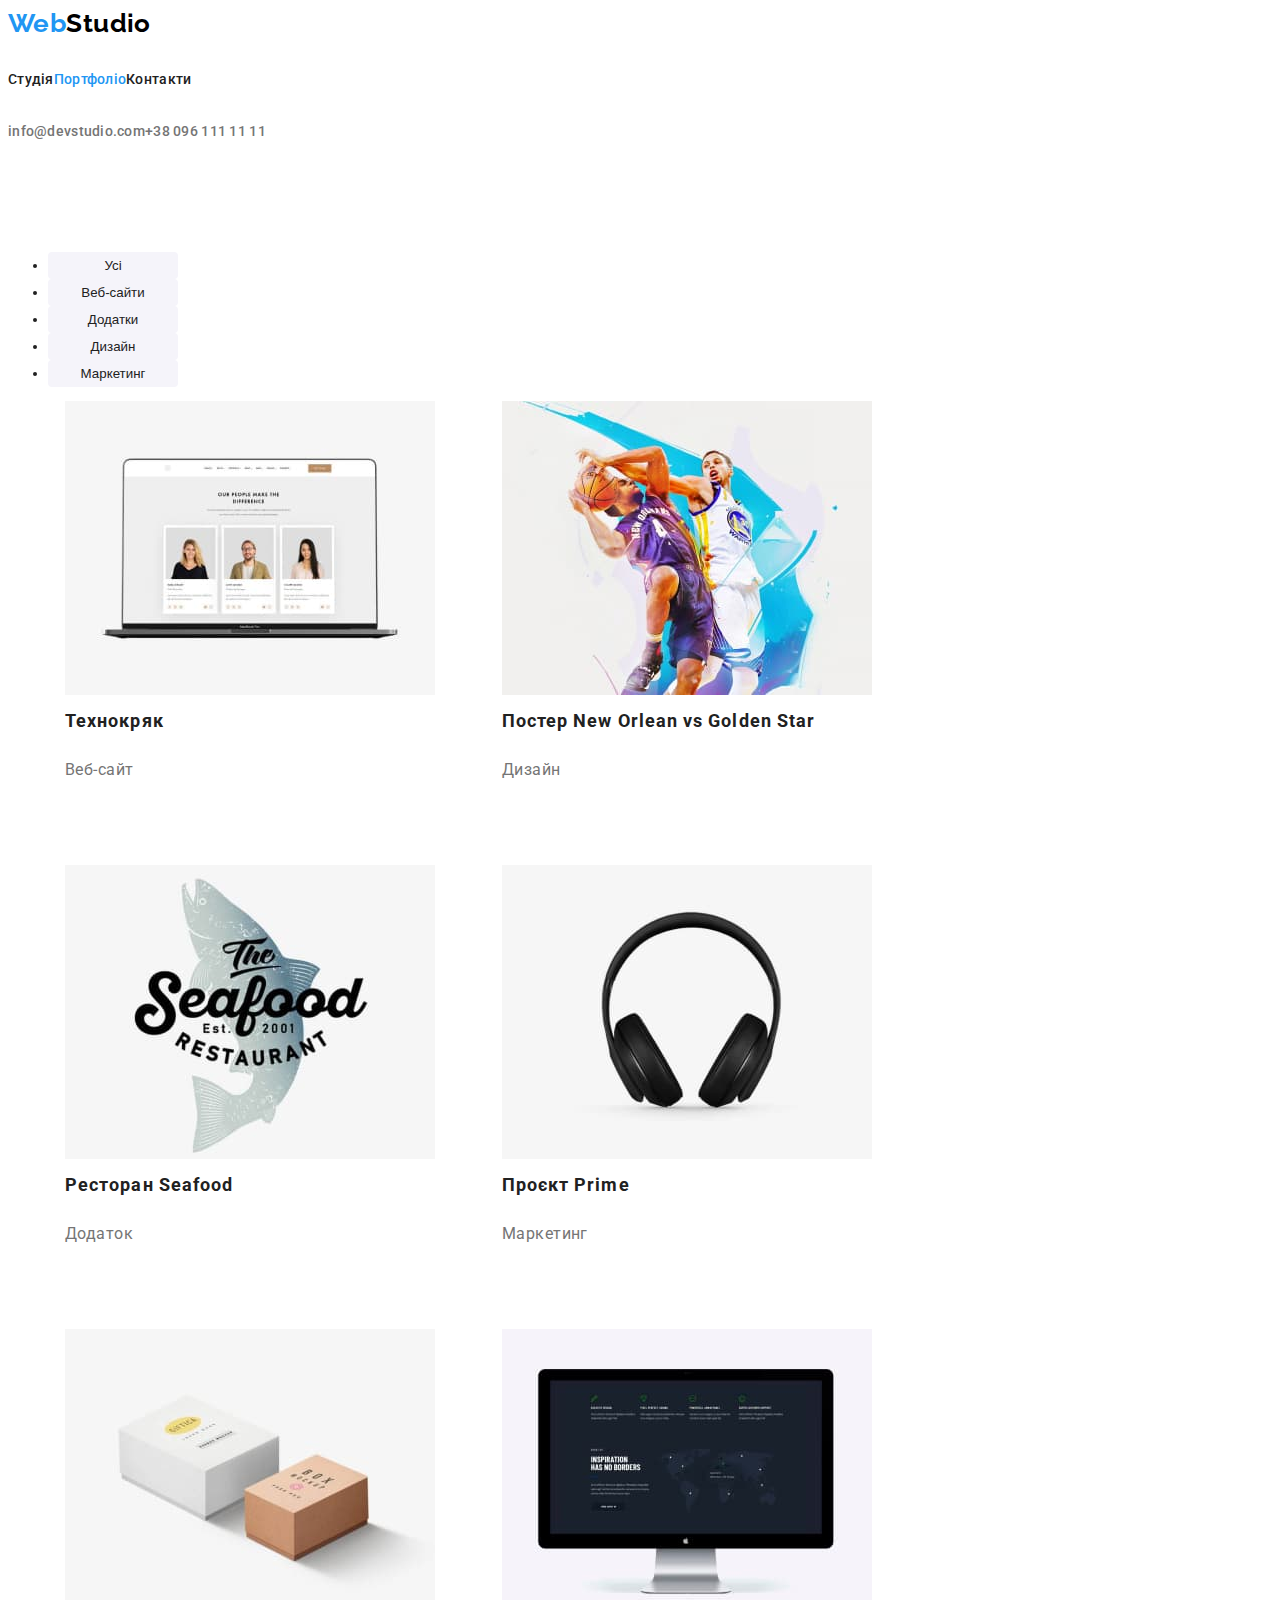
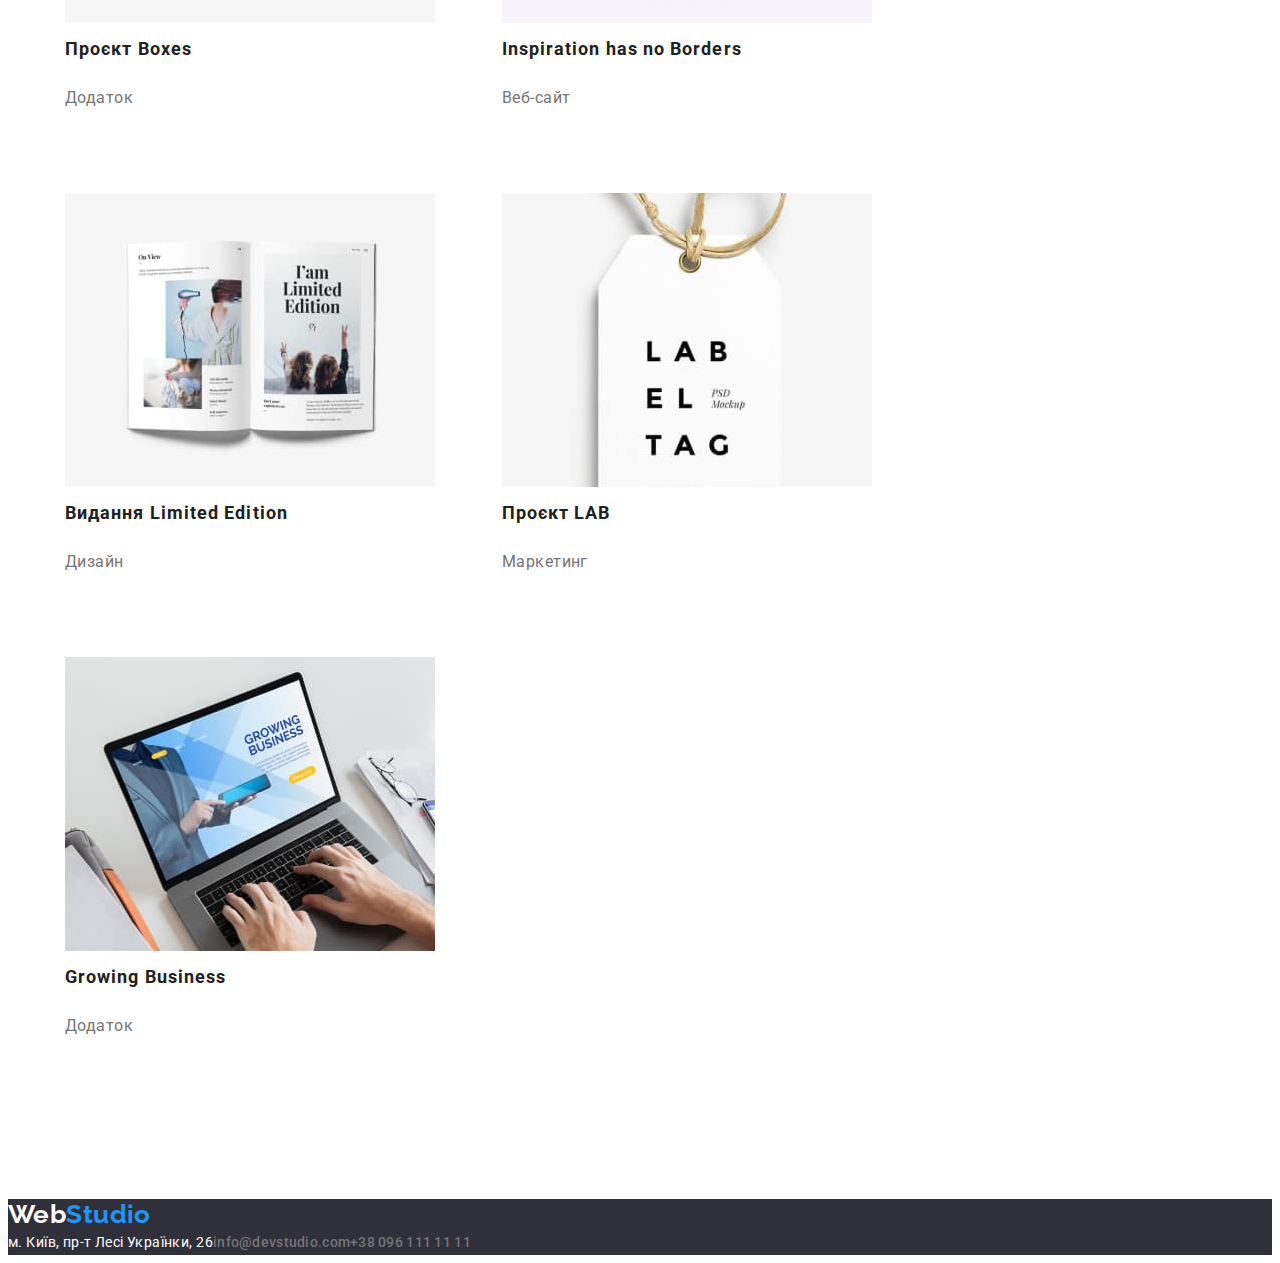
==== portfolio.html @ 6261c7ca "зміни" ====
<!DOCTYPE html>
<html lang="uk">
<head>
    <meta charset="UTF-8">
    <meta http-equiv="X-UA-Compatible" content="IE=edge">
    <meta name="viewport" content="width=device-width, initial-scale=1.0">
    <title>Document</title>
    <link rel="preconnect" href="https://fonts.googleapis.com">
    <link rel="preconnect" href="https://fonts.gstatic.com" crossorigin>
    <link href="https://fonts.googleapis.com/css2?family=Raleway:wght@700&family=Roboto:wght@400;500;700;900&display=swap"
        rel="stylesheet">
    <link rel="stylesheet" href="https://cdnjs.cloudflare.com/ajax/libs/modern-normalize/1.1.0/modern-normalize.min.css"
        integrity="sha512-wpPYUAdjBVSE4KJnH1VR1HeZfpl1ub8YT/NKx4PuQ5NmX2tKuGu6U/JRp5y+Y8XG2tV+wKQpNHVUX03MfMFn9Q=="
        crossorigin="anonymous" referrerpolicy="no-referrer">
    <link rel="stylesheet" href="./css/styles.css">
</head>
<body class="page-portfolio">
    <header>
        <nav>
            <a href="./index.html" class="logo"><span class="web">Web</span>Studio</a>
            <ul class="site-nav list">
                <li><a href="./index.html" class="nav-link">Студія</a></li>
                <li><a href="./portfolio.html" class="nav-link current">Портфоліо</a></li>
                <li><a href="#" class="nav-link">Контакти</a></li>
            </ul>
        </nav>
        <ul class="list">
            <li>
                <a class="header-mail" href="mailto:info@devstudio.com">info@devstudio.com</a>
            </li>
            <li>
                <a class="header-contact" href="tel:+380961111111">+38 096 111 11 11</a>
            </li>
        </ul>
    
    </header>
    <main>
        <section class="section">
            <h1 class="section-title">Портфоліо</h1>
        
                 <ul>
                    <li><button class="button-filter" type="button">Усі</button></li>
                    <li><button class="button-filter" type="button">Веб-сайти</button></li>
                    <li><button class="button-filter" type="button">Додатки</button></li>
                    <li><button class="button-filter" type="button">Дизайн</button></li>
                    <li><button class="button-filter" type="button">Маркетинг</button></li>
                 </ul>
                 
               <div class="project-container">
                 <ul class="project">
                    <li class="project-element">
                         <a href="#" class="project-link">
                         <img src="./images/imgp1.jpg" alt="сторінка сайту на ноутбуці" width="370" height="294"> 
                         <h2 class="project-title">Технокряк</h2>
                         <p class="project-text">Веб-сайт</p>
                         </a>
                    </li>
                    <li class="project-element">
                         <a href="#" class="project-link">
                         <img src="./images/imgp2.jpg" alt="двоє грають у баскетбол" width="370" height="294">
                         <h2 class="project-title">Постер New Orlean vs Golden Star</h2>
                         <p class="project-text">Дизайн</p>
                         </a>
                    </li>
                    <li class="project-element">
                         <a href="#" class="project-link">
                         <img src="./images/imgp3.jpg" alt="риба з надписом" width="370" height="294" >
                         <h2 class="project-title">Ресторан Seafood</h2>
                         <p class="project-text">Додаток</p>
                         </a>
                    </li>
                    <li class="project-element">
                         <a href="#" class="project-link">
                         <img src="./images/imgp4.jpg" alt="навушники" width="370" height="294">
                          <h2 class="project-title">Проєкт Prime</h2>
                         <p class="project-text">Маркетинг</p>
                         </a>
                    </li>
                    <li class="project-element">
                         <a href="#" class="project-link">
                         <img src="./images/imgp5.jpg" alt="дві коробки з надписом" width="370" height="294">
                         <h2 class="project-title">Проєкт Boxes</h2>
                         <p class="project-text">Додаток</p>
                         </a>
                    </li>
                    <li class="project-element">
                         <a href="#" class="project-link">
                         <img src="./images/imgp6.jpg" alt="сайт з мапою світу" width="370" height="294">
                         <h2 class="project-title">Inspiration has no Borders</h2>
                         <p class="project-text">Веб-сайт</p>
                         </a>
                    </li>
                    <li class="project-element">
                         <a href="#" class="project-link">
                         <img src="./images/imgp7.jpg" alt="сторінка журналу з зображенням дівчат" width="370" height="294">
                         <h2 class="project-title">Видання Limited Edition</h2>
                         <p class="project-text">Дизайн</p>
                         </a>
                    </li>
                    <li class="project-element">
                         <a href="#" class="project-link">
                         <img src="./images/imgp8.jpg" alt="бірка з текстом" width="370" height="294">
                         <h2 class="project-title">Проєкт LAB</h2>
                         <p class="project-text">Маркетинг</p>
                         </a>
                    </li>
                    <li class="project-element">
                         <a href="#" class="project-link">
                          <img src="./images/imgp9.jpg" alt="сайт на якому мужчина з планшетом" width="370" height="294">
                          <h2 class="project-title">Growing Business</h2>
                          <p class="project-text">Додаток</p>
                         </a>
                    </li>
                 </ul>
                </div>
        </section>
    </main>


    <footer>
    
        <a href="./index.html" class="footer-logo"><span class="footer-web">Web</span>Studio</a>
        <address>
            <ul class="list">
                <li>
                    <a class="footer-location" href="https://goo.gl/maps/7Pt5SD2hVirgwxjC6" target="_blank" rel="noopener noreferrer">м. Київ, пр-т
                        Лесі Українки, 26</a>
                </li>
                <li>
                    <a class="footer-mail" href="mailto:info@devstudio.com">info@devstudio.com</a>
                </li>
                <li>
                    <a class="footer-contact" href="tel:+380961111111">+38 096 111 11 11</a>
                </li>
            </ul>
    
        </address>
    
    </footer>
    
</body>
</html>
---- css/styles.css ----
:root{
    --primary-text-color: #212121;
    --title-text-color:#757575;
    --accent-color:#2196F3;
    --primery-white-color:#fff;
    --secondary-bd-color: #F5F4FA;
    --footer-color: #2F303A;

}

.page{
    letter-spacing: 0.03em;
    font-size: 14px;
    line-height: 1.71;
    color: var(--primery-white-color);
    color: var(--primary-text-color);
    color: var(--title-text-color);
    font-family: 'Roboto', sans-serif;
}

h1,
h2,
h3{
    margin: 0;
}

.list{
    list-style: none;
    padding: 0;
    margin: 0;
}
.container{
    margin-left: auto;
    margin-right: auto;
    width: 1230px;
    padding-left: 15px;
    padding-right: 15px;
    border: 1px  
}
.main-nav{
    display: flex;
    align-items: center;
}
.page-header .container{
    display: flex;
}
.logo{

    font-family: 'Raleway', sans-serif;
    font-weight: 700;
    font-size: 26px;
    line-height: 1.19;
    text-decoration: none;
    color: #000000;
}

.web{
    font-family: 'Raleway', sans-serif;
    font-weight: 700;
    font-size: 26px;
    line-height: 1.19;
    text-decoration: none;
    color: var(--accent-color);
}

.nav-link{
    padding-top: 32px;
    padding-bottom: 32px;
    display: block;

    color: var(--primary-text-color);
    font-weight: 500;
    line-height: 1.14;
    letter-spacing: 0.02em;
    text-decoration: none;
    align-items: center;
   
    
}
.nav-link:hover,
.nav-link:focus{
    color: var(--accent-color);
}
.site-nav{
    display: flex;
    list-style: none;
    margin-left: 93px;
}
.site-nav .item{
    margin-right: 40px;
}
.site-nav .item:last-child{
    margin-right: 0;
}
.list{
    display: flex;
    margin-left: auto;
}
.list .item + .item{
    margin-left: 30px;

}
.current{
    color: var(--accent-color);
}

.header-mail{
    padding-top: 32px;
    padding-bottom: 32px;
    font-weight: 500;
    line-height: 1.14;
    letter-spacing: 0.02em;
    text-decoration: none;
    color: var(--title-text-color);
}
.header-mail:hover, 
.header-mail:focus{
    color: var(--accent-color);
}
.header-contact{
    padding-top: 32px;
    padding-bottom: 32px;
    font-weight: 500;
    line-height: 1.14;
    letter-spacing: 0.02em;
    text-decoration: none;
    color: var(--title-text-color);
}
.header-contact:hover,
.header-contact:focus {
    color: var(--accent-color);
}
.hero{
    background-color: var(--footer-color);
    text-align: center;
    width: 1600px;
    height: 600px;
}
.hero-title{
    margin: 0 auto;
    margin-bottom: 30px;
    font-weight: 900;
    font-size: 44px;
    line-height: 1.36;
    width: 696px;
    text-align: center;
    letter-spacing: 0.06em;
    text-transform: uppercase;
    color: var(--primery-white-color);
}
.button {
    font-family: inherit;
    padding: 10px 32px;
    min-width: 216px;
    height: 50px;
    border: transparent;
    border-radius: 4px;
    box-shadow: 0px 4px 4px rgba(0, 0, 0, 0.15);
    color: var(--primery-white-color);
    background-color: var(--accent-color);
    border-color: var(--accent-color);
    cursor: pointer;
    font-weight: 700;
    font-size: 16px;
    line-height: 1.87;
    margin: 0;
    display: flex;
    letter-spacing: 0.06em; 
    margin: 0 auto;
}
.section{
    padding-top: 94px;
    padding-bottom: 94px;
}
.section-title{
    position: absolute;
    width: 1px;
    height: 1px;
    margin: 1px;
    border: 0;
    padding: 0;
    white-space: nowrap;
    clip-path: inset(100%);
    clip: rect(0 0 0 0);
    overflow: hidden;
    list-style: none;
}   
.feature-list{
    list-style: none;
    display: flex;
    display: auto;
    flex-wrap: wrap;
}
.feature-list .item{
    width: 270px;
        height: 248px;
}
.feature-list .title {
    margin-top: 30px;
    margin-bottom: 10px;
    font-weight: 700;
    line-height: 1.14;
    color: var(--primary-text-color);
}
.feature-list .text{
    
}
.section-team{
    background: var(--secondary-bd-color);
}
.work-img .item{
    list-style: none;
    margin-top: 50px;
}
.title-work{
    margin-top: 0px;
    margin-bottom: 50px;
    font-weight: 700;
    font-size: 36px;
    line-height: 1.16;
    text-align: center;
    color: var(--primary-text-color);
}
.section-team{
    padding-top: 94px;
    padding-bottom: 94px;
}
.team-title{
    margin-top: 0px;
    margin-bottom: 50px;
    font-weight: 700;
    font-size: 36px;
    line-height: 1.16;
    text-align: center;
    
    color: var(--primary-text-color);
}
.team{
    list-style: none;
    margin-top: 50px;
}
.team .title{
    font-weight: 500;
    font-size: 16px;
    line-height: 1.18;
    text-align: center;
    margin-top: 0px;
    margin-bottom: 10px;
    color: var(--primary-text-color);
}
.team .text{

    font-size: 16px;
    line-height: 1.18;
    text-align: center;
    color: var(--title-text-color);
}

footer{
    background-color: #2F303A;
    left: 0px;
}
.footer-logo {
    font-family: 'Raleway', sans-serif;
    font-weight: 700;
    font-size: 26px;
    line-height: 1.19;
   
    text-decoration: none;
    color: var(--accent-color);
}

.footer-web {
    font-family: 'Raleway', sans-serif;
    font-weight: 700;
    font-size: 26px;
    line-height: 1.19;
   
    text-decoration: none;
    color: var(--primery-white-color);
}
.footer-location{
  
    
    line-height: 1.71;
    
    font-style: normal;
    font-family: 'Roboto', sans-serif;
    color: var(--primery-white-color);
    text-decoration: none;
}
.footer-location:hover,
.footer-location:focus {
    color: var(--accent-color);
}
.footer-mail {
    font-family: 'Roboto', sans-serif;
    font-weight: 500;
   
    line-height: 1.14;
    letter-spacing: 0.02em;
    font-style: normal;
    text-decoration: none;
    color: var(--title-text-color);
}

.footer-mail:hover,
.footer-mail:focus {
    color: var(--accent-color);
}

.footer-contact {
    font-weight: 500;

    line-height: 1.14;
    letter-spacing: 0.02em;
    font-style: normal;
    font-family: 'Roboto', sans-serif;
    text-decoration: none;
    color: var(--title-text-color);
}

.footer-contact:hover,
.footer-contact:focus {
    color: var(--accent-color);
}
.page-portfolio{
    letter-spacing: 0.03em;
    font-size: 14px;
    line-height: 1.71;
    color: var(--primery-white-color);
    color: var(--primary-text-color);
    font-family: 'Roboto', sans-serif;
}
.button-filter{
    padding: 6px 22px;
    min-width: 130px;
    text-align: center;
    color: var(--primary-text-color);
    background-color: var(--secondary-bd-color);
    border: transparent;
    border-radius: 4px;
    cursor: pointer;
}
.button-filter:hover,
.button-filter:focus {
    color: var(--primery-white-color);
    background-color: var(--accent-color);
}
.project-container{
    margin-left: auto;
    margin-right: auto;
    width: 1230px;
    padding-left: 15px;
    padding-right: 15px;
    justify-content: space-between;
}
.project{
    list-style: none;
    display: flex;
    flex-wrap: wrap;
    gap: 30px;
}
.project-element{
    width: 370px;
    height: 404px;
    margin-right: 30px;
    margin-bottom: 30px;
    flex-basis: calc((100% - 60px)/ 3);
}

.project-link{
    text-decoration: none;
}
.project-title{
    font-weight: 700;
    font-size: 18px;
    line-height: 2;
    letter-spacing: 0.06em;
    
    color: var(--primary-text-color);
}
.project-text{
    
    font-size: 16px;
    line-height: 1.87;
    letter-spacing: 0.03em;
    
    color: var(--title-text-color);

}
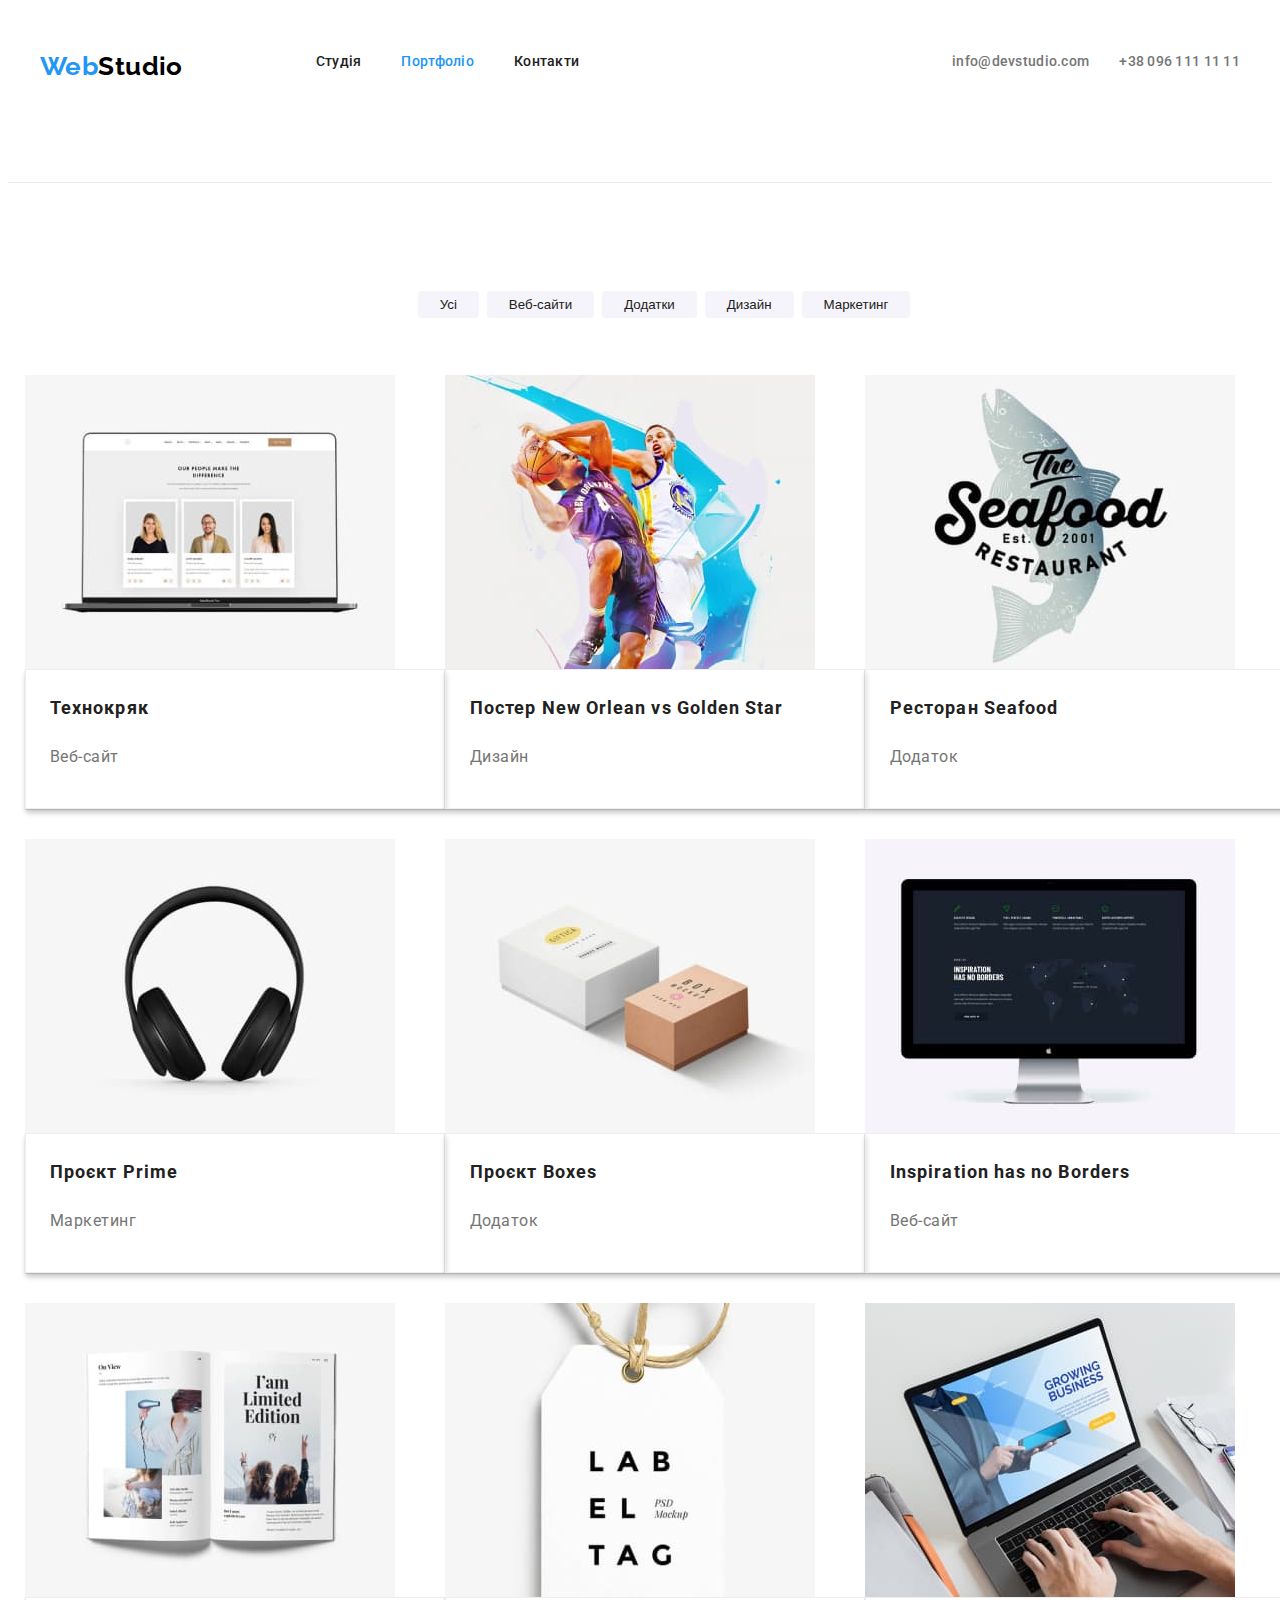
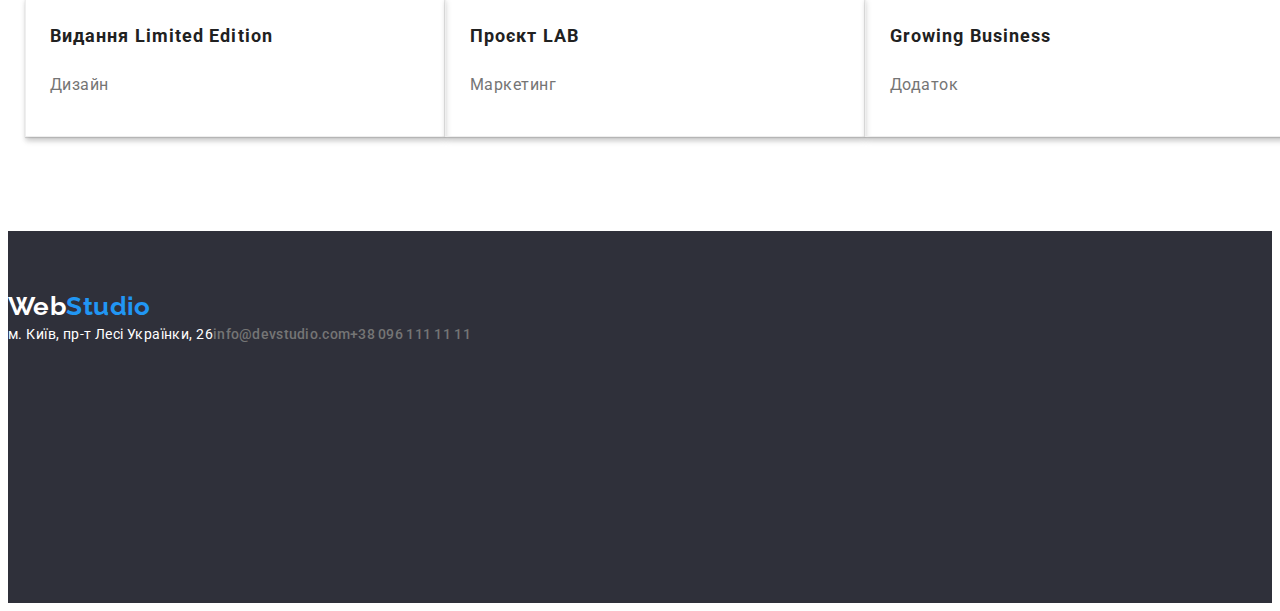
==== commit a4895335: "зміни в футері" ====
--- a/portfolio.html
+++ b/portfolio.html
@@ -15,101 +15,122 @@
     <link rel="stylesheet" href="./css/styles.css">
 </head>
 <body class="page-portfolio">
-    <header>
+    <header class="page-header">
+    <div class="container main-nav">
+            <a href="./index.html" class="logo"><span class="web">Web</span>Studio</a>
         <nav>
-            <a href="./index.html" class="logo"><span class="web">Web</span>Studio</a>
-            <ul class="site-nav list">
-                <li><a href="./index.html" class="nav-link">Студія</a></li>
-                <li><a href="./portfolio.html" class="nav-link current">Портфоліо</a></li>
-                <li><a href="#" class="nav-link">Контакти</a></li>
+            <ul class="site-nav">
+                <li class="item"><a href="./index.html" class="nav-link">Студія</a></li>
+                <li class="item"><a href="./portfolio.html" class="nav-link current">Портфоліо</a></li>
+                <li class="item"><a href="#" class="nav-link">Контакти</a></li>
             </ul>
         </nav>
         <ul class="list">
-            <li>
+            <li class="item">
                 <a class="header-mail" href="mailto:info@devstudio.com">info@devstudio.com</a>
             </li>
-            <li>
+            <li class="item">
                 <a class="header-contact" href="tel:+380961111111">+38 096 111 11 11</a>
             </li>
         </ul>
-    
+    </div>
     </header>
     <main>
         <section class="section">
+
             <h1 class="section-title">Портфоліо</h1>
-        
-                 <ul>
-                    <li><button class="button-filter" type="button">Усі</button></li>
-                    <li><button class="button-filter" type="button">Веб-сайти</button></li>
-                    <li><button class="button-filter" type="button">Додатки</button></li>
-                    <li><button class="button-filter" type="button">Дизайн</button></li>
-                    <li><button class="button-filter" type="button">Маркетинг</button></li>
+                 <div class="portfolio-button">
+                 <ul class="filter">
+                    <li class="item"><button class="button-filter" type="button">Усі</button></li>
+                    <li class="item"><button class="button-filter" type="button">Веб-сайти</button></li>
+                    <li class="item"><button class="button-filter" type="button">Додатки</button></li>
+                    <li class="item"><button class="button-filter" type="button">Дизайн</button></li>
+                    <li class="item"><button class="button-filter" type="button">Маркетинг</button></li>
                  </ul>
-                 
+                </div>
+
                <div class="project-container">
                  <ul class="project">
                     <li class="project-element">
                          <a href="#" class="project-link">
-                         <img src="./images/imgp1.jpg" alt="сторінка сайту на ноутбуці" width="370" height="294"> 
+                         <img class="item-img" src="./images/imgp1.jpg" alt="сторінка сайту на ноутбуці" width="370" height="294"> 
+                    <div class="project-title-text">
                          <h2 class="project-title">Технокряк</h2>
                          <p class="project-text">Веб-сайт</p>
+                    </div>
                          </a>
                     </li>
                     <li class="project-element">
                          <a href="#" class="project-link">
-                         <img src="./images/imgp2.jpg" alt="двоє грають у баскетбол" width="370" height="294">
+                         <img class="item-img" src="./images/imgp2.jpg" alt="двоє грають у баскетбол" width="370" height="294">
+                    <div class="project-title-text">
                          <h2 class="project-title">Постер New Orlean vs Golden Star</h2>
                          <p class="project-text">Дизайн</p>
-                         </a>
+                    </div>
+                        </a>
                     </li>
                     <li class="project-element">
                          <a href="#" class="project-link">
-                         <img src="./images/imgp3.jpg" alt="риба з надписом" width="370" height="294" >
-                         <h2 class="project-title">Ресторан Seafood</h2>
+                         <img class="item-img" src="./images/imgp3.jpg" alt="риба з надписом" width="370" height="294">
+                    <div class="project-title-text">
+                         <h2 class="project-title">Ресторан Seafood</h2>    
                          <p class="project-text">Додаток</p>
-                         </a>
+                    </div>
+                        </a>
                     </li>
                     <li class="project-element">
                          <a href="#" class="project-link">
-                         <img src="./images/imgp4.jpg" alt="навушники" width="370" height="294">
-                          <h2 class="project-title">Проєкт Prime</h2>
+                         <img class="item-img" src="./images/imgp4.jpg" alt="навушники" width="370" height="294">
+                    <div class="project-title-text">
+                         <h2 class="project-title">Проєкт Prime</h2>
                          <p class="project-text">Маркетинг</p>
-                         </a>
+                    </div>
+                        </a>
                     </li>
                     <li class="project-element">
                          <a href="#" class="project-link">
-                         <img src="./images/imgp5.jpg" alt="дві коробки з надписом" width="370" height="294">
-                         <h2 class="project-title">Проєкт Boxes</h2>
+                         <img class="item-img" src="./images/imgp5.jpg" alt="дві коробки з надписом" width="370" height="294">
+                    <div class="project-title-text">
+                        <h2 class="project-title">Проєкт Boxes</h2>
                          <p class="project-text">Додаток</p>
-                         </a>
+                    </div>
+                        </a>
                     </li>
                     <li class="project-element">
                          <a href="#" class="project-link">
-                         <img src="./images/imgp6.jpg" alt="сайт з мапою світу" width="370" height="294">
+                         <img class="item-img" src="./images/imgp6.jpg" alt="сайт з мапою світу" width="370" height="294">
+                    <div class="project-title-text">
                          <h2 class="project-title">Inspiration has no Borders</h2>
                          <p class="project-text">Веб-сайт</p>
-                         </a>
+                    </div>
+                        </a>
                     </li>
                     <li class="project-element">
                          <a href="#" class="project-link">
-                         <img src="./images/imgp7.jpg" alt="сторінка журналу з зображенням дівчат" width="370" height="294">
+                         <img class="item-img" src="./images/imgp7.jpg" alt="сторінка журналу з зображенням дівчат" width="370" height="294">
+                    <div class="project-title-text">
                          <h2 class="project-title">Видання Limited Edition</h2>
                          <p class="project-text">Дизайн</p>
-                         </a>
+                    </div>
+                        </a>
                     </li>
                     <li class="project-element">
                          <a href="#" class="project-link">
-                         <img src="./images/imgp8.jpg" alt="бірка з текстом" width="370" height="294">
+                         <img class="item-img" src="./images/imgp8.jpg" alt="бірка з текстом" width="370" height="294">
+                    <div class="project-title-text">
                          <h2 class="project-title">Проєкт LAB</h2>
                          <p class="project-text">Маркетинг</p>
-                         </a>
+                    </div>
+                        </a>
                     </li>
                     <li class="project-element">
                          <a href="#" class="project-link">
-                          <img src="./images/imgp9.jpg" alt="сайт на якому мужчина з планшетом" width="370" height="294">
+                          <img class="item-img" src="./images/imgp9.jpg" alt="сайт на якому мужчина з планшетом" width="370" height="294">
+                    <div class="project-title-text">
                           <h2 class="project-title">Growing Business</h2>
                           <p class="project-text">Додаток</p>
-                         </a>
+                    </div>
+                        </a>
                     </li>
                  </ul>
                 </div>
--- a/css/styles.css
+++ b/css/styles.css
@@ -33,10 +33,9 @@
 .container{
     margin-left: auto;
     margin-right: auto;
-    width: 1230px;
+    width: 1200px;
     padding-left: 15px;
     padding-right: 15px;
-    border: 1px  
 }
 .main-nav{
     display: flex;
@@ -45,8 +44,12 @@
 .page-header .container{
     display: flex;
 }
+.page-header{
+    border-bottom: 1px solid #ECECEC;
+    height: 80px;
+    padding-bottom: 94px;
+}
 .logo{
-
     font-family: 'Raleway', sans-serif;
     font-weight: 700;
     font-size: 26px;
@@ -68,15 +71,12 @@
     padding-top: 32px;
     padding-bottom: 32px;
     display: block;
-
     color: var(--primary-text-color);
     font-weight: 500;
     line-height: 1.14;
     letter-spacing: 0.02em;
     text-decoration: none;
     align-items: center;
-   
-    
 }
 .nav-link:hover,
 .nav-link:focus{
@@ -134,8 +134,7 @@
 .hero{
     background-color: var(--footer-color);
     text-align: center;
-    width: 1600px;
-    height: 600px;
+    padding: 200px 0;
 }
 .hero-title{
     margin: 0 auto;
@@ -187,31 +186,37 @@
     list-style: none;
 }   
 .feature-list{
+    text-align:left;
     list-style: none;
     display: flex;
     display: auto;
     flex-wrap: wrap;
+    gap: 30px;
+  
 }
 .feature-list .item{
-    width: 270px;
-        height: 248px;
+    flex-basis: calc((100% - 90px)/ 4);
+    
 }
 .feature-list .title {
-    margin-top: 30px;
+    font-size: 14px;
     margin-bottom: 10px;
     font-weight: 700;
     line-height: 1.14;
     color: var(--primary-text-color);
 }
-.feature-list .text{
-    
-}
-.section-team{
-    background: var(--secondary-bd-color);
+.section-work{
+    padding-bottom: 94px;
+}
+.work-img{
+    list-style: none;
+    display: flex;
 }
 .work-img .item{
-    list-style: none;
-    margin-top: 50px;
+    width: 370px;
+    height: 294px;
+    margin-right: 30px;
+    flex-basis: calc((100% - 60px)/ 3);
 }
 .title-work{
     margin-top: 0px;
@@ -223,6 +228,7 @@
     color: var(--primary-text-color);
 }
 .section-team{
+    background: var(--secondary-bd-color);
     padding-top: 94px;
     padding-bottom: 94px;
 }
@@ -233,24 +239,33 @@
     font-size: 36px;
     line-height: 1.16;
     text-align: center;
-    
     color: var(--primary-text-color);
 }
 .team{
     list-style: none;
     margin-top: 50px;
+    display: flex;
+}
+.team .item{
+    width: 270px;
+    height: 428px;
+    margin-right: 30px;
+    flex-basis: calc((100% - 90px)/ 4);
+    background-color:  var(--primery-white-color);
+    box-shadow: 0px 1px 3px rgba(0, 0, 0, 0.12), 0px 1px 1px rgba(0, 0, 0, 0.14), 0px 2px 1px rgba(0, 0, 0, 0.2);
+    border-radius: 0px 0px 4px 4px;
+
 }
 .team .title{
     font-weight: 500;
     font-size: 16px;
     line-height: 1.18;
     text-align: center;
-    margin-top: 0px;
+    margin-top: 30px;
     margin-bottom: 10px;
     color: var(--primary-text-color);
 }
 .team .text{
-
     font-size: 16px;
     line-height: 1.18;
     text-align: center;
@@ -258,17 +273,25 @@
 }
 
 footer{
+    padding-top: 60px;
+    padding-bottom: 60px;
     background-color: #2F303A;
-    left: 0px;
+    height: 252px;
+    margin: 0 auto;
+ 
+}
+.logo-web{
+    margin-bottom: 20px;
+   
 }
 .footer-logo {
     font-family: 'Raleway', sans-serif;
     font-weight: 700;
     font-size: 26px;
     line-height: 1.19;
-   
-    text-decoration: none;
-    color: var(--accent-color);
+    text-decoration: none;
+    color: var(--accent-color);
+    
 }
 
 .footer-web {
@@ -276,15 +299,23 @@
     font-weight: 700;
     font-size: 26px;
     line-height: 1.19;
-   
-    text-decoration: none;
-    color: var(--primery-white-color);
+    text-decoration: none;
+    color: var(--primery-white-color);
+}
+.addres{
+    flex-direction: column;
+    
+}
+.list-item{
+    list-style: none;
+    margin: 0;
+    padding: 0;
+}
+.item{
+    margin-bottom: 9px;
 }
 .footer-location{
-  
-    
     line-height: 1.71;
-    
     font-style: normal;
     font-family: 'Roboto', sans-serif;
     color: var(--primery-white-color);
@@ -297,7 +328,6 @@
 .footer-mail {
     font-family: 'Roboto', sans-serif;
     font-weight: 500;
-   
     line-height: 1.14;
     letter-spacing: 0.02em;
     font-style: normal;
@@ -333,13 +363,25 @@
     color: var(--primary-text-color);
     font-family: 'Roboto', sans-serif;
 }
+.portfolio-button{
+    
+} 
+.filter{
+    list-style: none;
+    text-align: center;
+    display: flex;
+    justify-content: center;
+}
+.filter .item{
+    margin-left: 8px; 
+    padding-bottom: 34px;
+}
 .button-filter{
     padding: 6px 22px;
-    min-width: 130px;
     text-align: center;
     color: var(--primary-text-color);
     background-color: var(--secondary-bd-color);
-    border: transparent;
+    border: none;
     border-radius: 4px;
     cursor: pointer;
 }
@@ -357,28 +399,43 @@
     justify-content: space-between;
 }
 .project{
+    margin: 0;
+    padding: 0;
     list-style: none;
     display: flex;
     flex-wrap: wrap;
     gap: 30px;
+}
+.project-title-text{
+    padding: 20px 24px;
+    border-top: 0;
+    border: 1px solid #EEEEEE;
+    box-shadow: 0px 1px 1px rgba(0, 0, 0, 0.12), 0px 4px 4px rgba(0, 0, 0, 0.06), 1px 4px 6px rgba(0, 0, 0, 0.16);
+}
+.project-element .project-title-text{
+    width: 370px;
+    
+}
+.item-img{
+    display: block;
+    max-width: 100%;
+    height: auto;
 }
 .project-element{
     width: 370px;
     height: 404px;
-    margin-right: 30px;
     margin-bottom: 30px;
     flex-basis: calc((100% - 60px)/ 3);
 }
-
 .project-link{
     text-decoration: none;
 }
+
 .project-title{
     font-weight: 700;
     font-size: 18px;
     line-height: 2;
     letter-spacing: 0.06em;
-    
     color: var(--primary-text-color);
 }
 .project-text{
@@ -386,8 +443,6 @@
     font-size: 16px;
     line-height: 1.87;
     letter-spacing: 0.03em;
-    
-    color: var(--title-text-color);
-
-}
-
+    color: var(--title-text-color);
+}
+
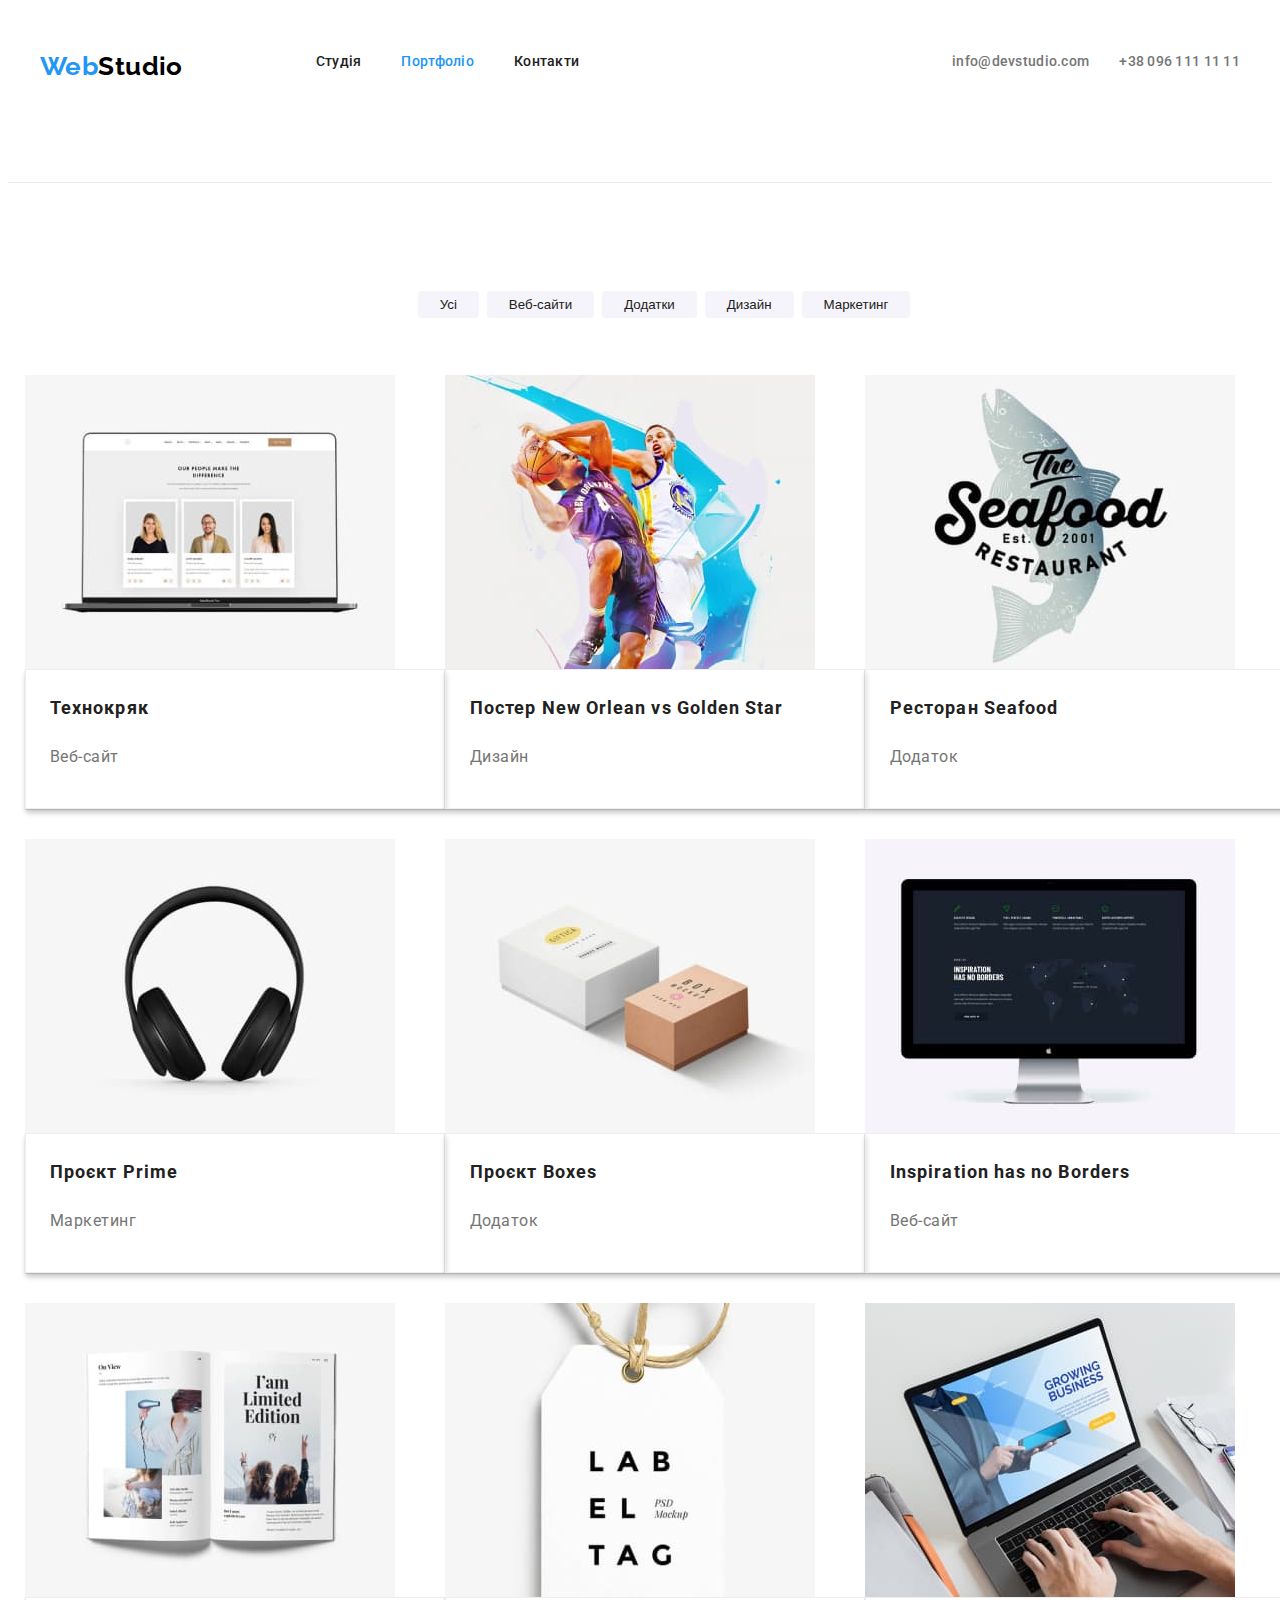
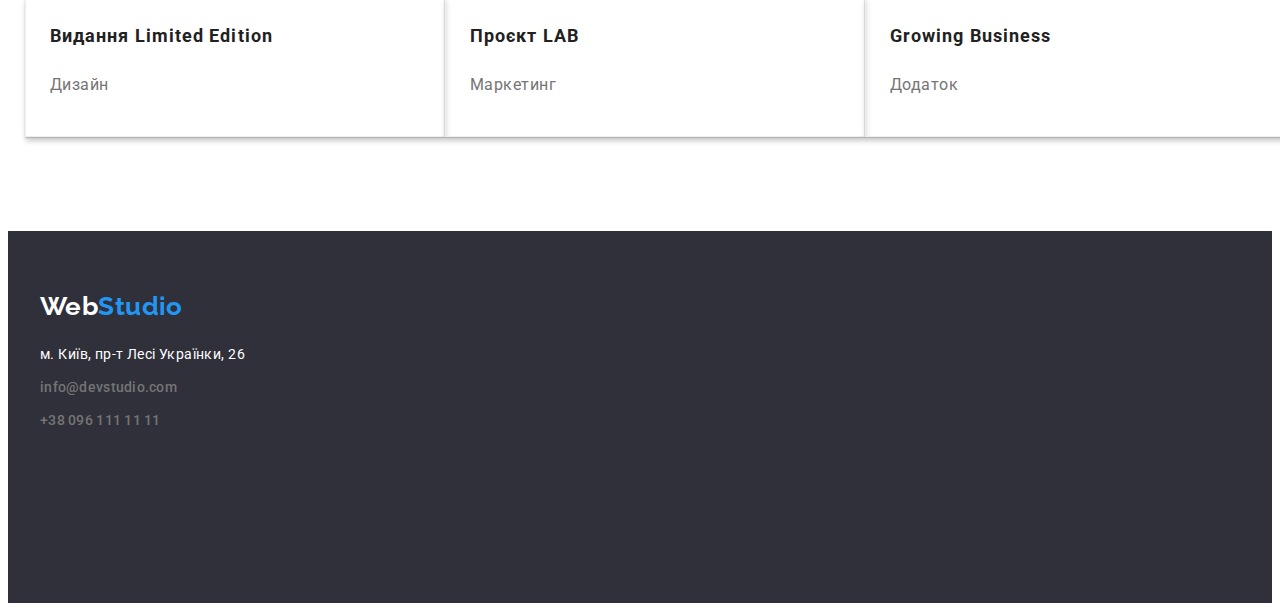
==== commit cbe00e78: "флекс сторінок" ====
--- a/portfolio.html
+++ b/portfolio.html
@@ -139,24 +139,27 @@
 
 
     <footer>
-    
-        <a href="./index.html" class="footer-logo"><span class="footer-web">Web</span>Studio</a>
+    <div class="container">
+        <div class="logo-web">
+             <a href="./index.html" class="footer-logo"><span class="footer-web">Web</span>Studio</a>
+        </div>
         <address>
-            <ul class="list">
-                <li>
+        <div class="address">
+            <ul class="list-item">
+                <li class="item">
                     <a class="footer-location" href="https://goo.gl/maps/7Pt5SD2hVirgwxjC6" target="_blank" rel="noopener noreferrer">м. Київ, пр-т
                         Лесі Українки, 26</a>
                 </li>
-                <li>
+                <li class="item">
                     <a class="footer-mail" href="mailto:info@devstudio.com">info@devstudio.com</a>
                 </li>
-                <li>
+                <li class="item">
                     <a class="footer-contact" href="tel:+380961111111">+38 096 111 11 11</a>
                 </li>
             </ul>
-    
+        </div>
         </address>
-    
+    </div>
     </footer>
     
 </body>
--- a/css/styles.css
+++ b/css/styles.css
@@ -192,10 +192,12 @@
     display: auto;
     flex-wrap: wrap;
     gap: 30px;
+    margin: 0;
+    padding: 0;
   
 }
 .feature-list .item{
-    flex-basis: calc((100% - 90px)/ 4);
+    flex-basis: calc((100% - 90px) / 4);
     
 }
 .feature-list .title {
@@ -211,6 +213,8 @@
 .work-img{
     list-style: none;
     display: flex;
+    margin: 0;
+    padding: 0;
 }
 .work-img .item{
     width: 370px;
@@ -245,6 +249,8 @@
     list-style: none;
     margin-top: 50px;
     display: flex;
+    margin: 0;
+    padding: 0;
 }
 .team .item{
     width: 270px;
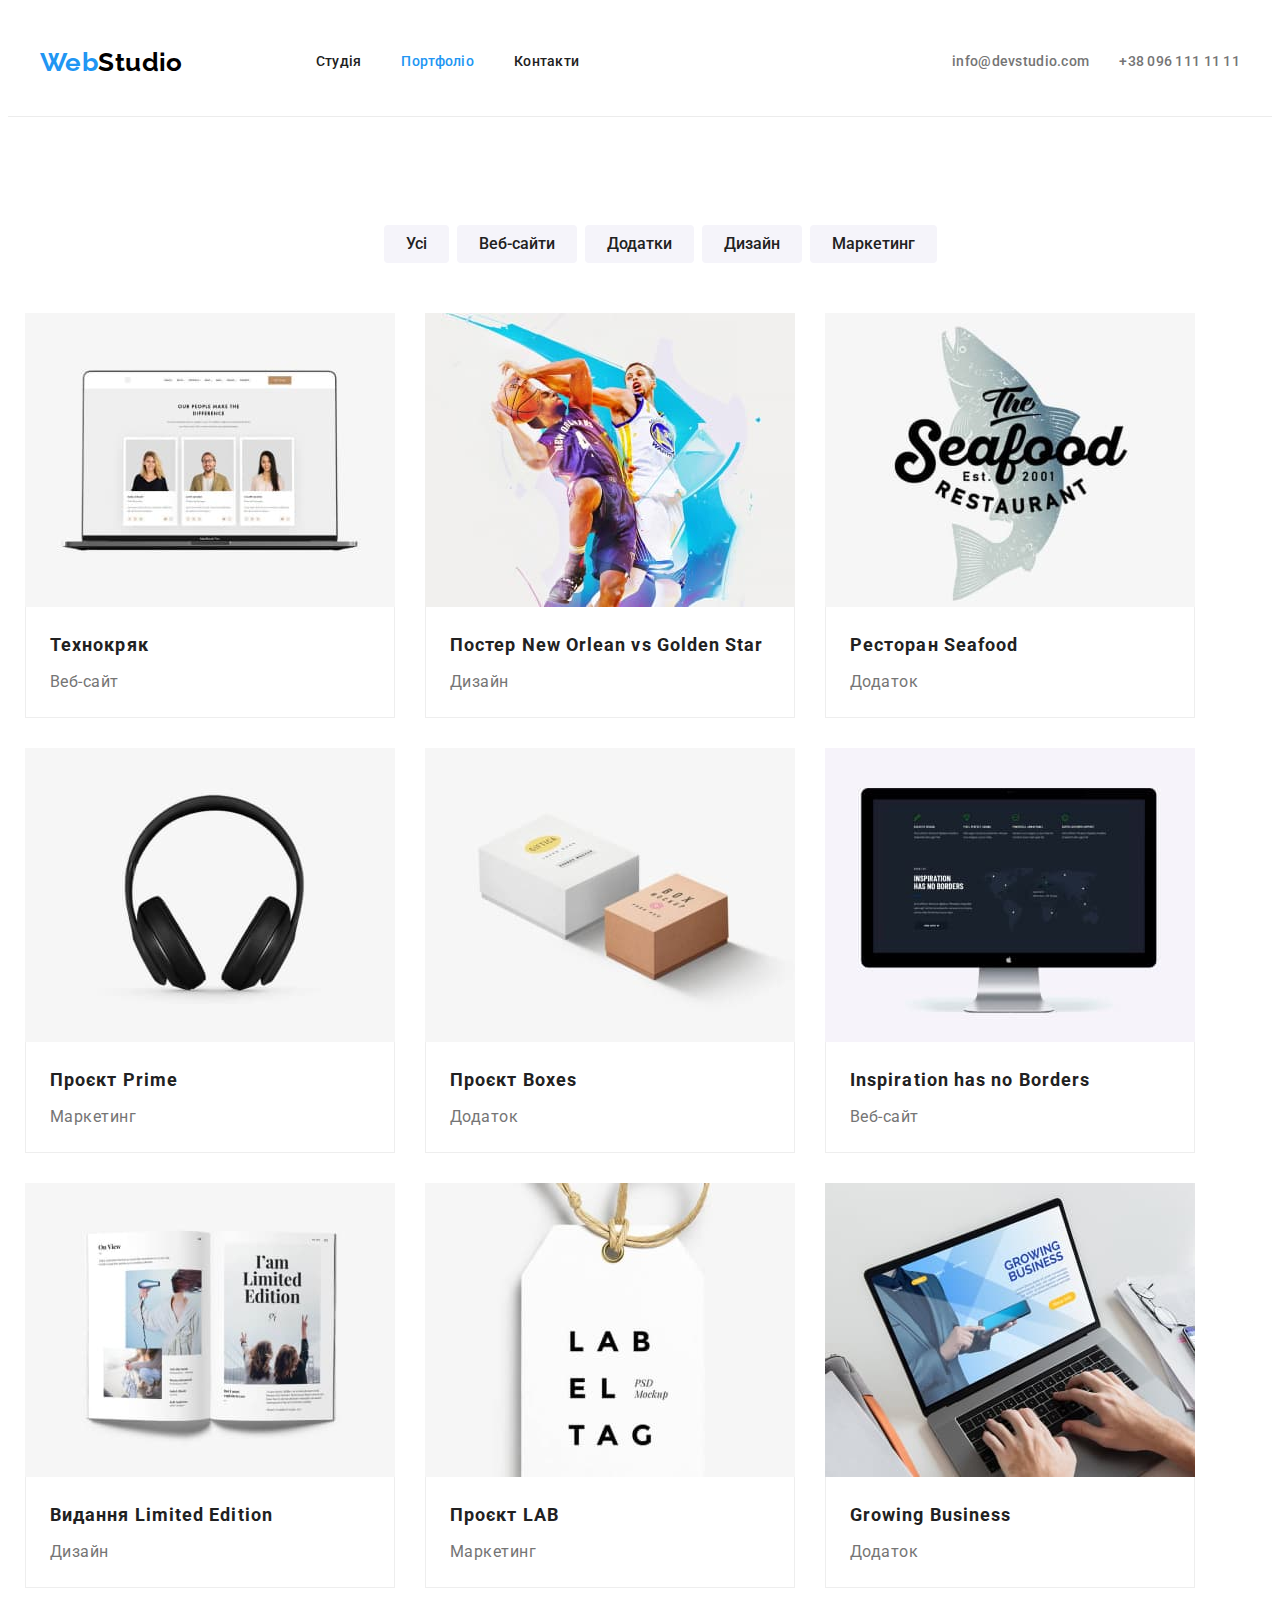
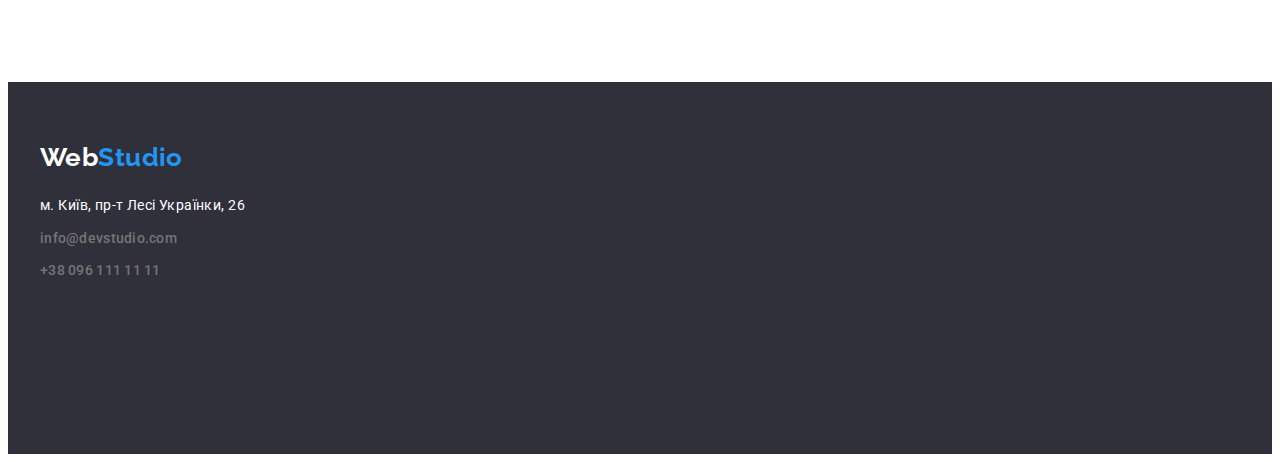
==== commit 471a8adc: "зміни в портфоліо" ====
--- a/portfolio.html
+++ b/portfolio.html
@@ -25,7 +25,7 @@
                 <li class="item"><a href="#" class="nav-link">Контакти</a></li>
             </ul>
         </nav>
-        <ul class="list">
+        <ul class="list-header">
             <li class="item">
                 <a class="header-mail" href="mailto:info@devstudio.com">info@devstudio.com</a>
             </li>
@@ -37,7 +37,7 @@
     </header>
     <main>
         <section class="section">
-
+         <div class="container-portfolio">
             <h1 class="section-title">Портфоліо</h1>
                  <div class="portfolio-button">
                  <ul class="filter">
@@ -134,6 +134,7 @@
                     </li>
                  </ul>
                 </div>
+         </div>
         </section>
     </main>
 
@@ -146,14 +147,14 @@
         <address>
         <div class="address">
             <ul class="list-item">
-                <li class="item">
+                <li class="item-add">
                     <a class="footer-location" href="https://goo.gl/maps/7Pt5SD2hVirgwxjC6" target="_blank" rel="noopener noreferrer">м. Київ, пр-т
                         Лесі Українки, 26</a>
                 </li>
-                <li class="item">
+                <li class="item-add">
                     <a class="footer-mail" href="mailto:info@devstudio.com">info@devstudio.com</a>
                 </li>
-                <li class="item">
+                <li class="item-add">
                     <a class="footer-contact" href="tel:+380961111111">+38 096 111 11 11</a>
                 </li>
             </ul>
--- a/css/styles.css
+++ b/css/styles.css
@@ -21,14 +21,17 @@
 
 h1,
 h2,
-h3{
-    margin: 0;
-}
-
-.list{
-    list-style: none;
-    padding: 0;
-    margin: 0;
+h3
+p{
+    margin: 0;
+}
+.ul{
+    margin: 0;
+    padding: 0;
+    list-style: none;
+}
+.list-header{
+    list-style: none;
 }
 .container{
     margin-left: auto;
@@ -46,8 +49,7 @@
 }
 .page-header{
     border-bottom: 1px solid #ECECEC;
-    height: 80px;
-    padding-bottom: 94px;
+    
 }
 .logo{
     font-family: 'Raleway', sans-serif;
@@ -93,11 +95,11 @@
 .site-nav .item:last-child{
     margin-right: 0;
 }
-.list{
+.list-header{
     display: flex;
     margin-left: auto;
 }
-.list .item + .item{
+.list-header .item + .item{
     margin-left: 30px;
 
 }
@@ -254,8 +256,8 @@
 }
 .team .item{
     width: 270px;
-    height: 428px;
     margin-right: 30px;
+    padding-bottom: 30px;
     flex-basis: calc((100% - 90px)/ 4);
     background-color:  var(--primery-white-color);
     box-shadow: 0px 1px 3px rgba(0, 0, 0, 0.12), 0px 1px 1px rgba(0, 0, 0, 0.14), 0px 2px 1px rgba(0, 0, 0, 0.2);
@@ -317,7 +319,7 @@
     margin: 0;
     padding: 0;
 }
-.item{
+.item-add{
     margin-bottom: 9px;
 }
 .footer-location{
@@ -377,12 +379,17 @@
     text-align: center;
     display: flex;
     justify-content: center;
-}
-.filter .item{
-    margin-left: 8px; 
-    padding-bottom: 34px;
+    margin-bottom: 50px;
+}
+.filter .item + .item {
+    margin-left: 8px ;
+    
 }
 .button-filter{
+    font-family: inherit;
+    font-weight: 500;
+    font-size: 16px;
+    line-height: 26px;
     padding: 6px 22px;
     text-align: center;
     color: var(--primary-text-color);
@@ -414,13 +421,12 @@
 }
 .project-title-text{
     padding: 20px 24px;
+    border: 1px solid #EEEEEE;
     border-top: 0;
-    border: 1px solid #EEEEEE;
-    box-shadow: 0px 1px 1px rgba(0, 0, 0, 0.12), 0px 4px 4px rgba(0, 0, 0, 0.06), 1px 4px 6px rgba(0, 0, 0, 0.16);
-}
-.project-element .project-title-text{
-    width: 370px;
-    
+}
+.project-element .project-title-text {
+    
+
 }
 .item-img{
     display: block;
@@ -428,10 +434,7 @@
     height: auto;
 }
 .project-element{
-    width: 370px;
-    height: 404px;
-    margin-bottom: 30px;
-    flex-basis: calc((100% - 60px)/ 3);
+    
 }
 .project-link{
     text-decoration: none;
@@ -445,7 +448,8 @@
     color: var(--primary-text-color);
 }
 .project-text{
-    
+    margin: 0;
+    margin-top: 4px;
     font-size: 16px;
     line-height: 1.87;
     letter-spacing: 0.03em;
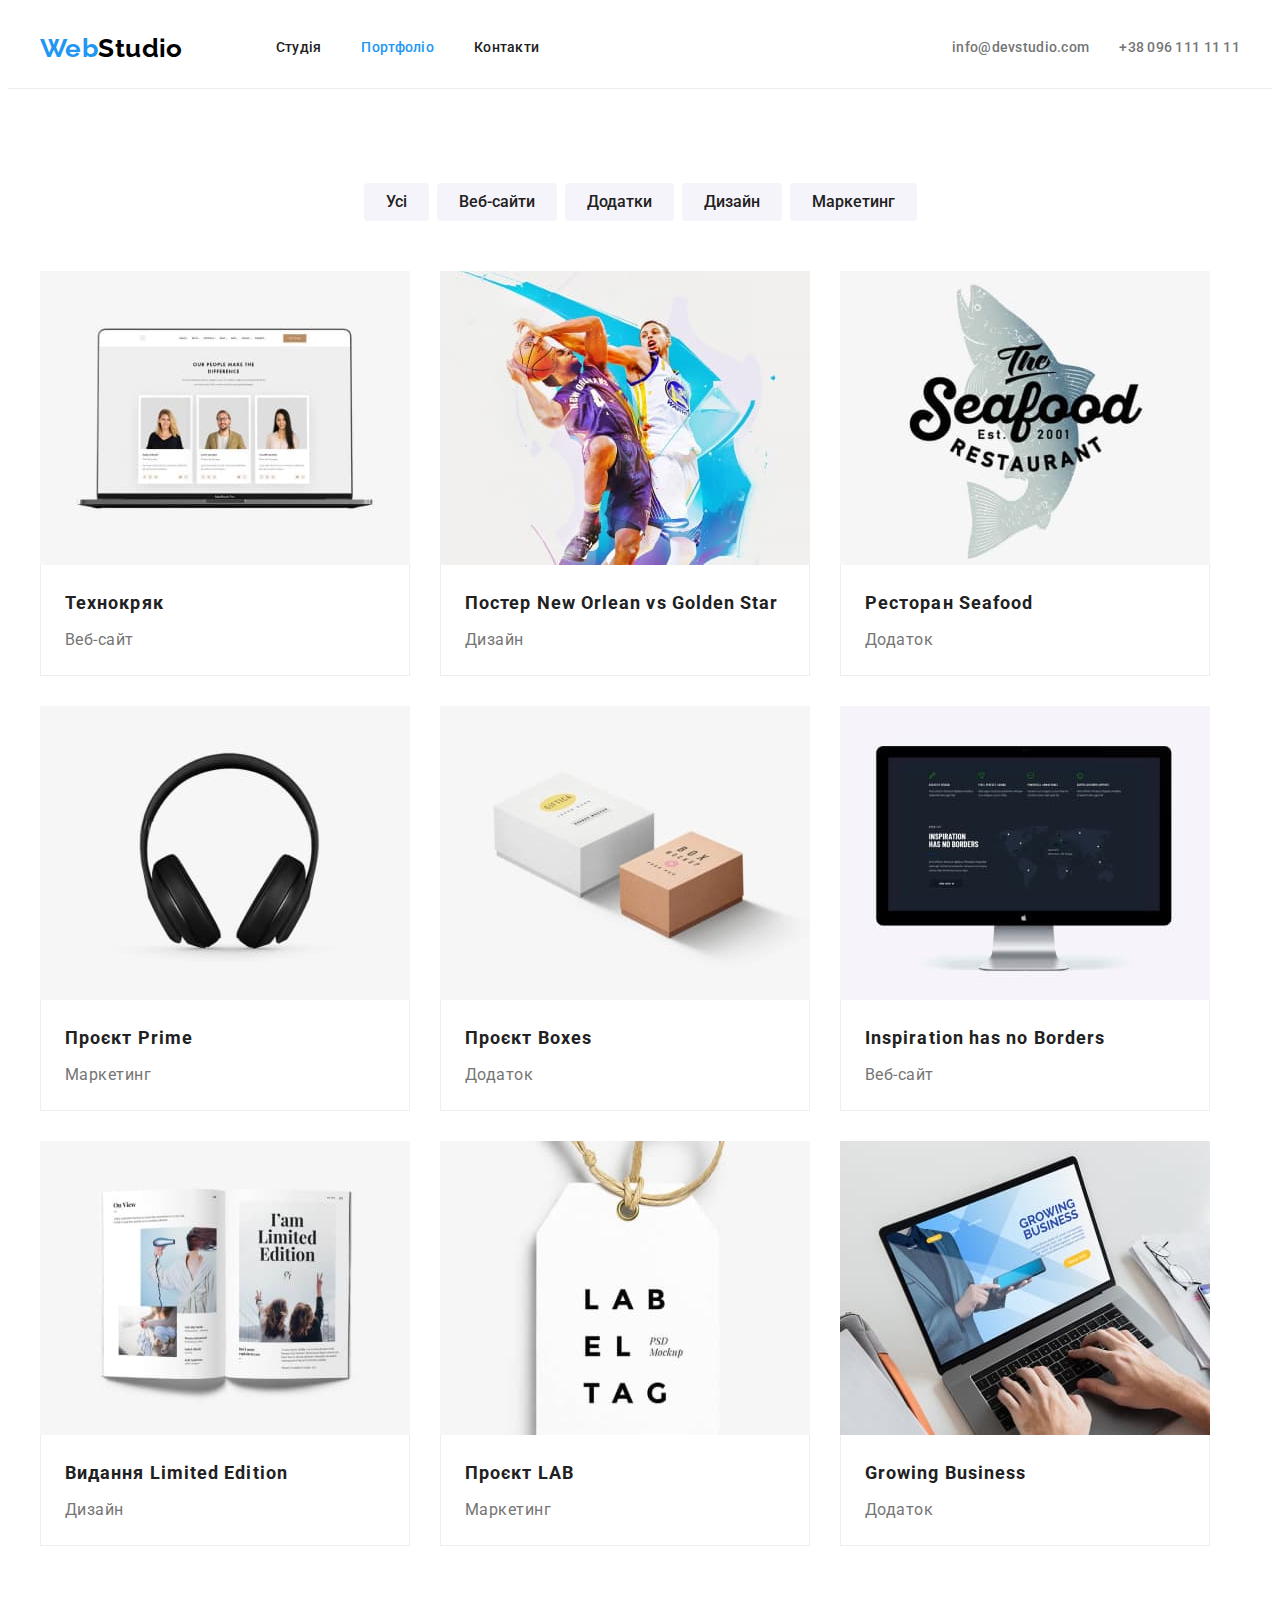
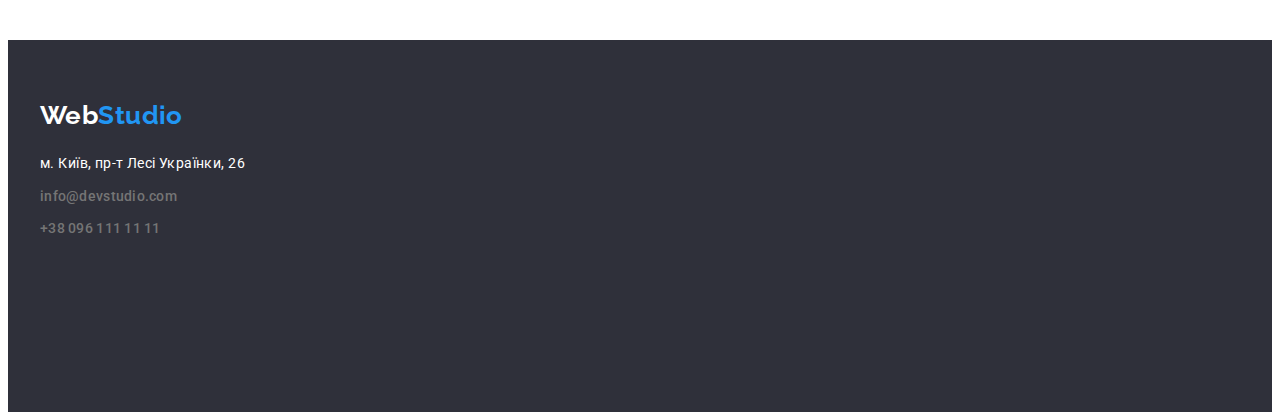
==== commit b37befc8: "зміни в дз" ====
--- a/portfolio.html
+++ b/portfolio.html
@@ -18,7 +18,7 @@
     <header class="page-header">
     <div class="container main-nav">
             <a href="./index.html" class="logo"><span class="web">Web</span>Studio</a>
-        <nav>
+        <nav class="site">
             <ul class="site-nav">
                 <li class="item"><a href="./index.html" class="nav-link">Студія</a></li>
                 <li class="item"><a href="./portfolio.html" class="nav-link current">Портфоліо</a></li>
@@ -39,7 +39,7 @@
         <section class="section">
          <div class="container-portfolio">
             <h1 class="section-title">Портфоліо</h1>
-                 <div class="portfolio-button">
+               <div class="project-container">
                  <ul class="filter">
                     <li class="item"><button class="button-filter" type="button">Усі</button></li>
                     <li class="item"><button class="button-filter" type="button">Веб-сайти</button></li>
@@ -47,9 +47,7 @@
                     <li class="item"><button class="button-filter" type="button">Дизайн</button></li>
                     <li class="item"><button class="button-filter" type="button">Маркетинг</button></li>
                  </ul>
-                </div>
-
-               <div class="project-container">
+            
                  <ul class="project">
                     <li class="project-element">
                          <a href="#" class="project-link">
--- a/css/styles.css
+++ b/css/styles.css
@@ -8,6 +8,18 @@
     --footer-color: #2F303A;
 
 }
+h1,
+h2,
+h3,
+p {
+    margin: 0;
+}
+
+ul {
+    margin: 0;
+    padding: 0;
+    list-style: none;
+}
 
 .page{
     letter-spacing: 0.03em;
@@ -19,17 +31,7 @@
     font-family: 'Roboto', sans-serif;
 }
 
-h1,
-h2,
-h3
-p{
-    margin: 0;
-}
-.ul{
-    margin: 0;
-    padding: 0;
-    list-style: none;
-}
+
 .list-header{
     list-style: none;
 }
@@ -84,10 +86,13 @@
 .nav-link:focus{
     color: var(--accent-color);
 }
+.site{
+    margin-left: 93px;
+}
 .site-nav{
     display: flex;
     list-style: none;
-    margin-left: 93px;
+   
 }
 .site-nav .item{
     margin-right: 40px;
@@ -203,6 +208,7 @@
     
 }
 .feature-list .title {
+    margin-top: 0;
     font-size: 14px;
     margin-bottom: 10px;
     font-weight: 700;
@@ -371,19 +377,16 @@
     color: var(--primary-text-color);
     font-family: 'Roboto', sans-serif;
 }
-.portfolio-button{
-    
-} 
 .filter{
     list-style: none;
     text-align: center;
     display: flex;
     justify-content: center;
     margin-bottom: 50px;
+    
 }
 .filter .item + .item {
     margin-left: 8px ;
-    
 }
 .button-filter{
     font-family: inherit;
@@ -406,7 +409,7 @@
 .project-container{
     margin-left: auto;
     margin-right: auto;
-    width: 1230px;
+    width: 1200px;
     padding-left: 15px;
     padding-right: 15px;
     justify-content: space-between;
@@ -424,22 +427,14 @@
     border: 1px solid #EEEEEE;
     border-top: 0;
 }
-.project-element .project-title-text {
-    
-
-}
 .item-img{
     display: block;
     max-width: 100%;
     height: auto;
 }
-.project-element{
-    
-}
 .project-link{
     text-decoration: none;
 }
-
 .project-title{
     font-weight: 700;
     font-size: 18px;
